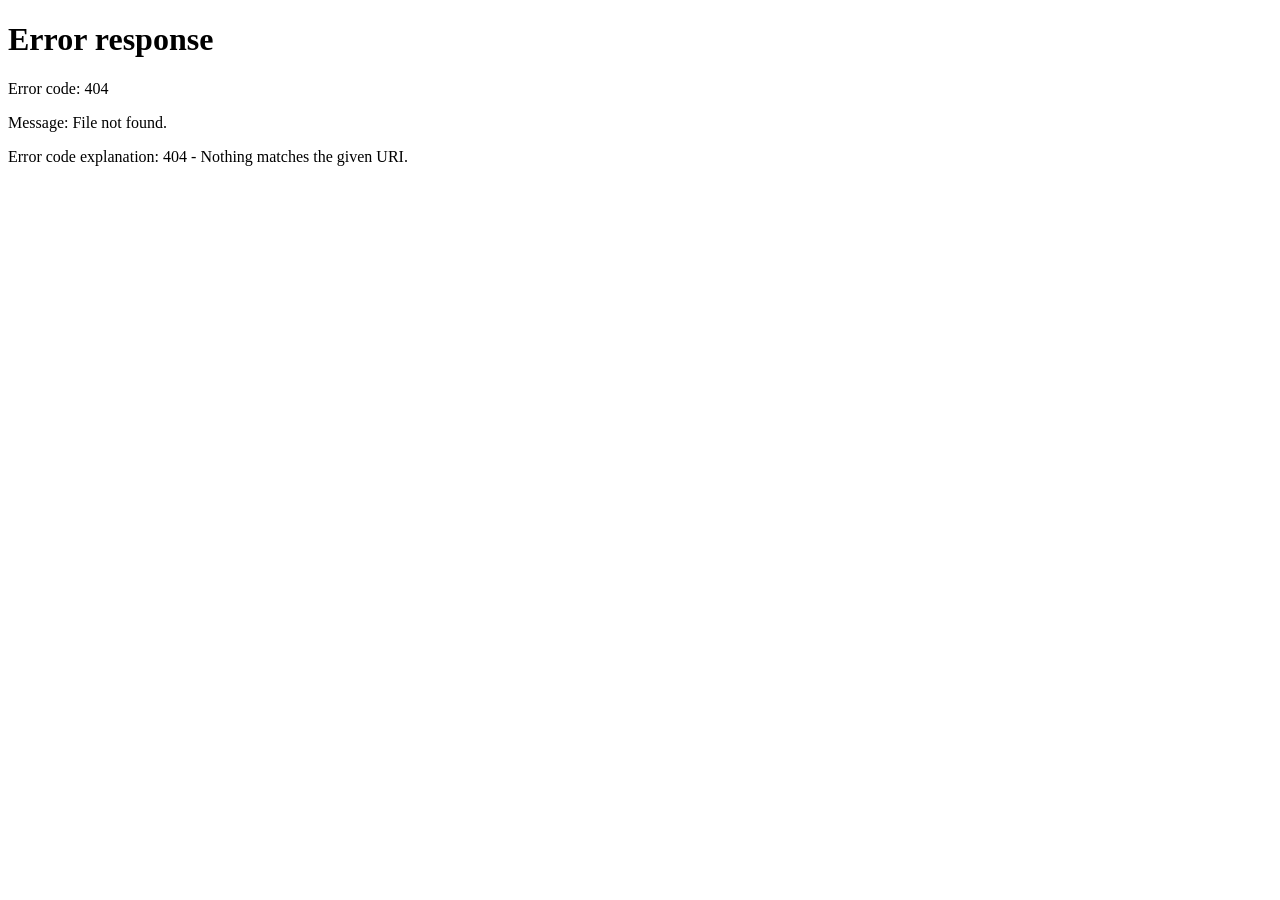
==== index.html @ 88bcec29 "первый коммит" ====
<!DOCTYPE html>
<html lang="ru">
<head>
	<meta charset="utf-8">
	<meta http-equiv="refresh" content="0; url=projects.html">
	<title>Контур</title>
</head>
<body>
	<a href="projects.html">Перейти к проектам</a>
</body>
</html>
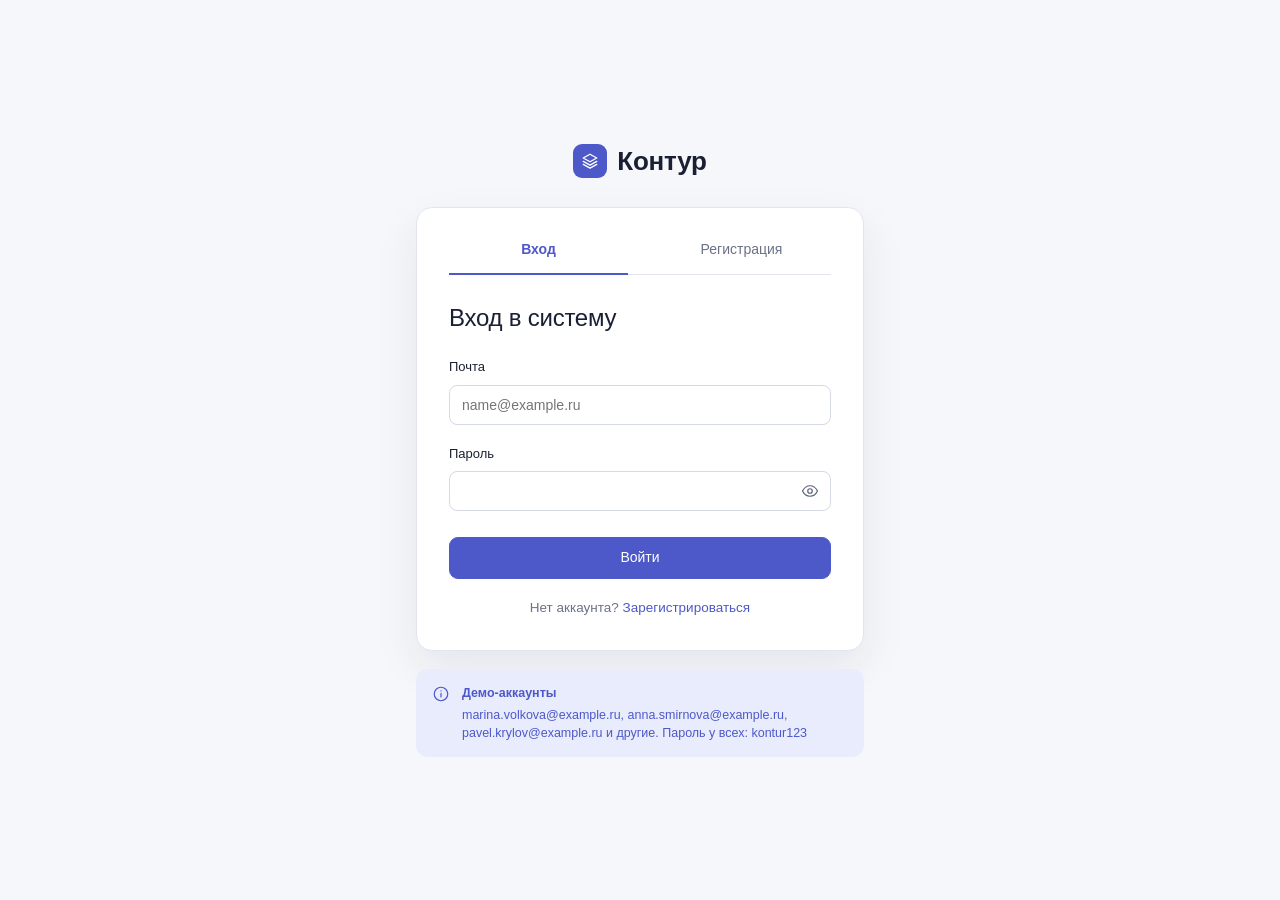
==== commit 632951f4: "добавил авторизацию и сценарий с назаначением тикета разработчику" ====
--- a/index.html
+++ b/index.html
@@ -1,11 +1,11 @@
 <!DOCTYPE html>
 <html lang="ru">
-<head>
-	<meta charset="utf-8">
-	<meta http-equiv="refresh" content="0; url=projects.html">
-	<title>Контур</title>
-</head>
-<body>
-	<a href="projects.html">Перейти к проектам</a>
-</body>
+	<head>
+		<meta charset="utf-8">
+		<meta http-equiv="refresh" content="0; url=projects.html">
+		<title>Контур</title>
+	</head>
+	<body>
+		<a href="projects.html">Перейти к проектам</a>
+	</body>
 </html>
